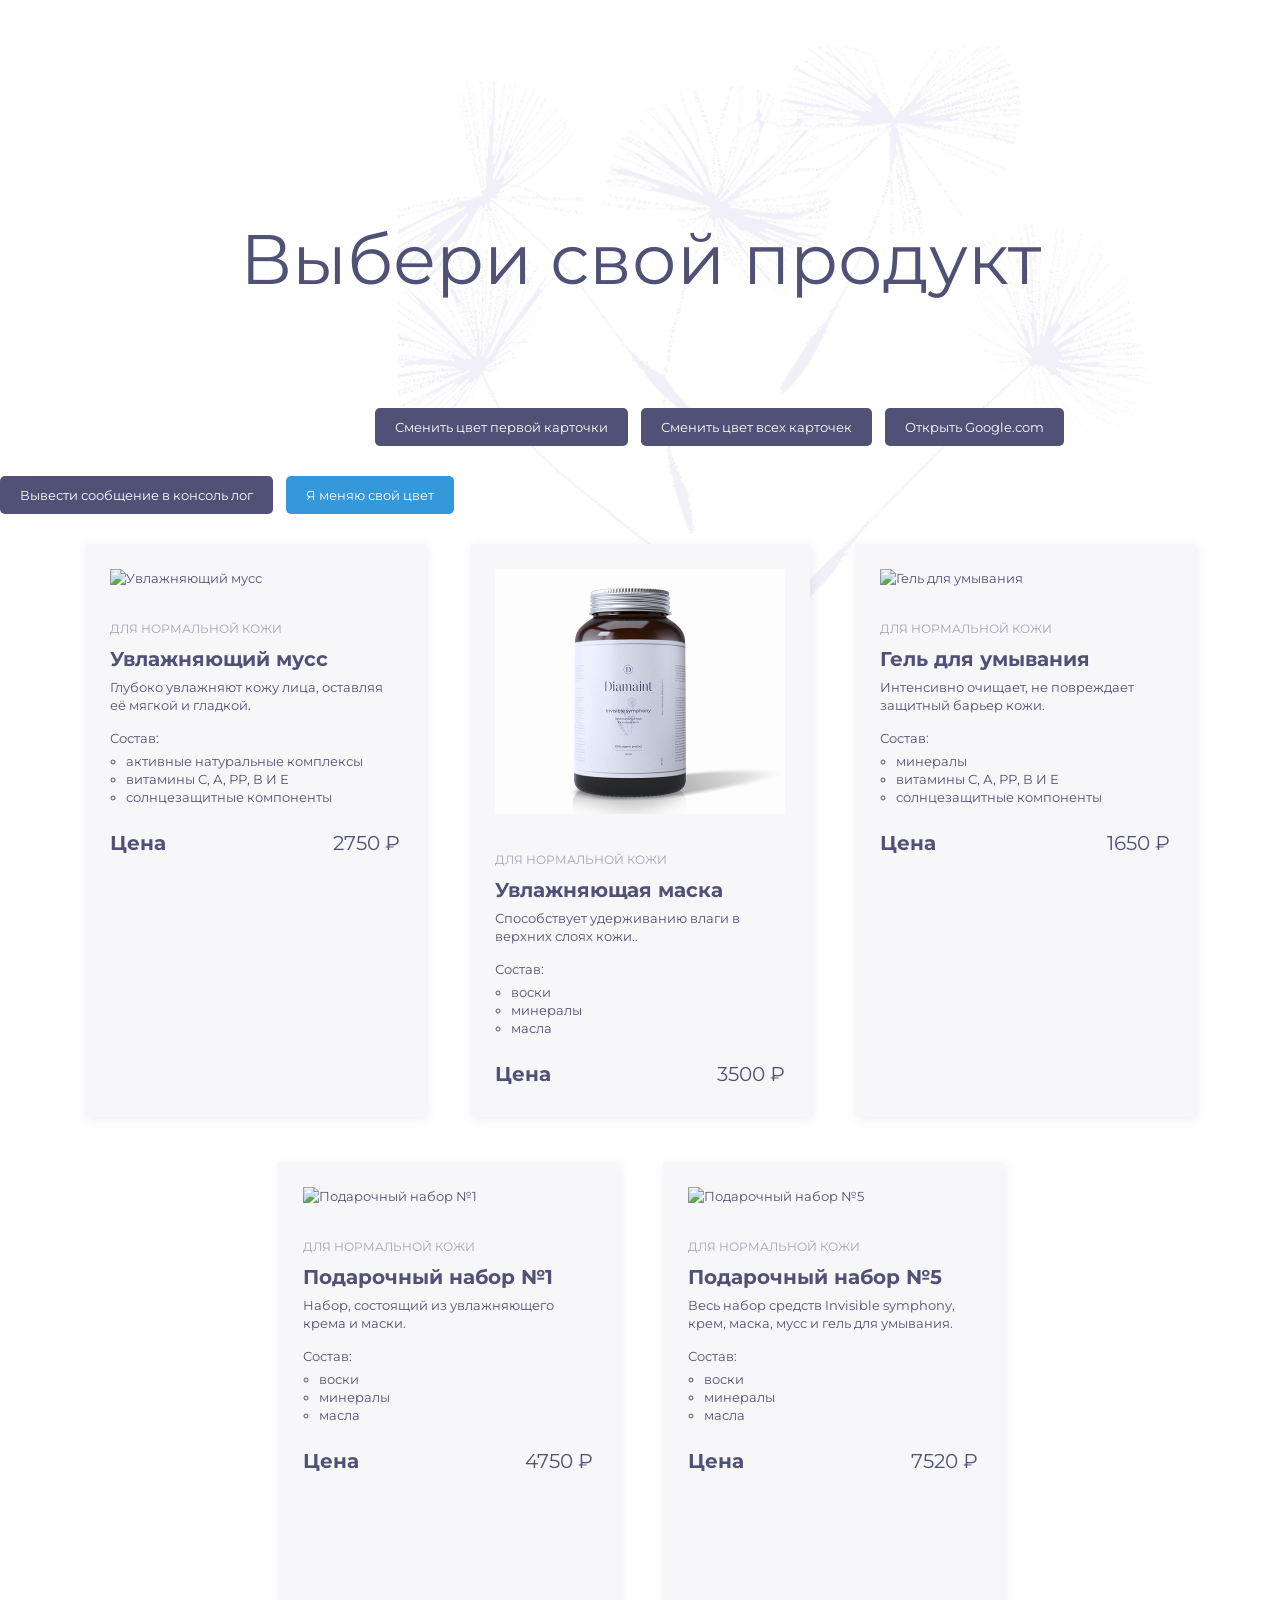
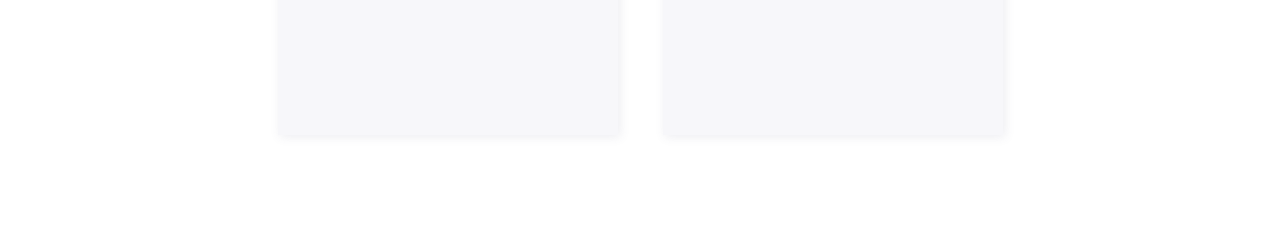
==== index.html @ 49ddde12 "added homework-8.js and product-cards.js" ====
<!DOCTYPE html>
<html lang="ru">
<head>
  <meta charset="UTF-8">
  <meta name="viewport" content="width=device-width, initial-scale=1.0">
  <title>Product card</title>
  <link rel="stylesheet" href="style.css">
  <link rel="preconnect" href="https://fonts.googleapis.com">
  <link rel="preconnect" href="https://fonts.gstatic.com" crossorigin>
  <link href="https://fonts.googleapis.com/css2?family=Montserrat:ital,wght@0,100..900;1,100..900&display=swap" rel="stylesheet">
</head>
<body>
  <h1 class="product-title">Выбери свой продукт</h1>
  <button id="change-first-card-color-btn">Сменить цвет первой карточки</button>
  <button id="change-all-card-color-btn">Сменить цвет всех карточек</button>
  <button id="open-google-btn">Открыть Google.com</button>
  <button id="output-console-log">Вывести сообщение в консоль лог</button>
  <button id="toggle-color-btn" class="btn btn-blue">Я меняю свой цвет</button>
  <ul class="product-list">
    <li>
      <div class="card-container">
        <img src="images/moisturizing-mousse.svg" alt="Увлажняющий мусс" width="290" height="245">
        <span class="product-category">для нормальной кожи</span>
        <h3 class="product-name">Увлажняющий мусс</h3>
        <p class="product-description">Глубоко увлажняют кожу лица, оставляя её мягкой и гладкой.</p>
        <span>Состав:</span>
        <ul class="product-compounds">
          <li class="product-compound-item">активные натуральные комплексы</li>
          <li class="product-compound-item">витамины С, А, РР, В И Е</li>
          <li class="product-compound-item">солнцезащитные компоненты</li>
        </ul>
        <div class="product-price-container">
          <span class="product-price-label">Цена</span>
          <span class="product-price">2750 &#8381;</span>
        </div>
      </div>
    </li>
        <li>
      <div class="card-container">
        <img src="images/moisturizing-mask.png" alt="Увлажняющая маска" width="290" height="245">
        <span class="product-category">для нормальной кожи</span>
        <h3 class="product-name">Увлажняющая маска</h3>
        <p class="product-description">Способствует удерживанию влаги в верхних слоях кожи..</p>
        <span>Состав:</span>
        <ul class="product-compounds">
          <li class="product-compound-item">воски</li>
          <li class="product-compound-item">минералы</li>
          <li class="product-compound-item">масла</li>
        </ul>
        <div class="product-price-container">
          <span class="product-price-label">Цена</span>
          <span class="product-price">3500 &#8381;</span>
        </div>
      </div>
    </li>
        <li>
      <div class="card-container">
        <img src="images/cleansing-gel.png" alt="Гель для умывания" width="290" height="245">
        <span class="product-category">для нормальной кожи</span>
        <h3 class="product-name">Гель для умывания</h3>
        <p class="product-description">Интенсивно очищает, не повреждает защитный барьер кожи.</p>
        <span>Состав:</span>
        <ul class="product-compounds">
          <li class="product-compound-item">минералы</li>
          <li class="product-compound-item">витамины С, А, РР, В И Е</li>
          <li class="product-compound-item">солнцезащитные компоненты</li>
        </ul>
        <div class="product-price-container">
          <span class="product-price-label">Цена</span>
          <span class="product-price">1650 &#8381;</span>
        </div>
      </div>
    </li>
        <li>
      <div class="card-container">
        <img src="images/gift-set-1.png" alt="Подарочный набор №1" width="290" height="245">
        <span class="product-category">для нормальной кожи</span>
        <h3 class="product-name">Подарочный набор №1</h3>
        <p class="product-description">Набор, состоящий из увлажняющего крема и маски.</p>
        <span>Состав:</span>
        <ul class="product-compounds">
          <li class="product-compound-item">воски</li>
          <li class="product-compound-item">минералы</li>
          <li class="product-compound-item">масла</li>
        </ul>
        <div class="product-price-container">
          <span class="product-price-label">Цена</span>
          <span class="product-price">4750 &#8381;</span>
        </div>
      </div>
    </li>
        <li>
      <div class="card-container">
        <img src="images/gift-set-5.png" alt="Подарочный набор №5" width="290" height="245">
        <span class="product-category">для нормальной кожи</span>
        <h3 class="product-name">Подарочный набор №5</h3>
        <p class="product-description">Весь набор средств Invisible symphony, крем, маска, мусс и гель для умывания.</p>
        <span>Состав:</span>
        <ul class="product-compounds">
          <li class="product-compound-item">воски</li>
          <li class="product-compound-item">минералы</li>
          <li class="product-compound-item">масла</li>
        </ul>
        <div class="product-price-container">
          <span class="product-price-label">Цена</span>
          <span class="product-price">7520 &#8381;</span>
        </div>
      </div>
    </li>
  </ul>
  <ul id="product-list"></ul>
  <template id="product-card-template">
    <li class="product-container">
      <img class="product-image" width="290" height="245" alt="">
      <p class="product-category"></p>
      <p class="product-name"></p>
      <p class="product-description"></p>
      <p class="product-compound"></p>
      <p class="product-price"></p>
    </li>
  </template>
  <script src="main.js"></script>
  <script src="homework-5.js"></script>
  <script src="homework-6.js"></script>
  <script type="module" src="homework-7.js"></script>
  <script type="module" src="homework-8.js"></script>
</body>
</html>
---- style.css ----
* {
  box-sizing: border-box;
  margin: 0px;
  padding: 0px;
  font-size: 13px;
  line-height: 18px;
  font-family: 'Montserrat','Arial';
  color: #515076;
  font-weight: 400;
}

.card-container {
  width: 340px;
  height: 573px;
  padding: 25px;
  background-color: #F7F7FA;
  box-shadow: 2px 2px 10px 0px #5150761A;
}

.product-category {
  font-size: 12px;
  line-height: 24px;
  text-transform: uppercase;
  color: #A5A3B9;
  margin-top: 30px;
  margin-bottom: 5px;
  display: block;
}

.product-name {
  font-weight: 700;
  font-size: 20px;
  line-height: 27px;
  margin-bottom: 5px;
}

.product-description {
  margin-bottom: 15px;
}

.product-compounds {
  margin-top: 5px;
  list-style: circle;
  margin-bottom: 25px;
}

.product-compound-item {
  margin-left: 16px;
}

.product-price-label {
  font-weight: 700;
  font-size: 20px;
  line-height: 24px;
}

.product-price {
  font-size: 20px;
  line-height: 24px;
}

.product-price-container {
  display:flex;
  justify-content: space-between;
  align-items: center;
}

.product-title {
  font-size: 70px;
  line-height: 78px;
  text-align: center;
  margin-bottom: 110px;
  margin-top: 220px;
}

.product-list {
  display: flex;
  flex-wrap: wrap;
  justify-content: center;
  align-items: flex-start;
  gap: 45px;
  width: 100%;
  max-width: 1110px;
  margin: 0 auto 116px;
  list-style: none;
}

body {
  background-image: url('./images/background-image.png');
  background-size: 790px 697px;
  background-repeat: no-repeat;
  background-position: 398px 0px;
}

button {
  all: unset;
  cursor: pointer;
  padding: 10px 20px;
  background-color: #515076;
  color: white;
  border-radius: 5px;
  margin-bottom: 30px;
  margin-right: 10px;
}

#change-first-card-color-btn {
  margin-left: 375px;
}

.btn {
  transition: 0.3s;
}

.btn-blue {
  background-color: #3498db;
}

.btn-red {
  background-color: #e74c3c;
}
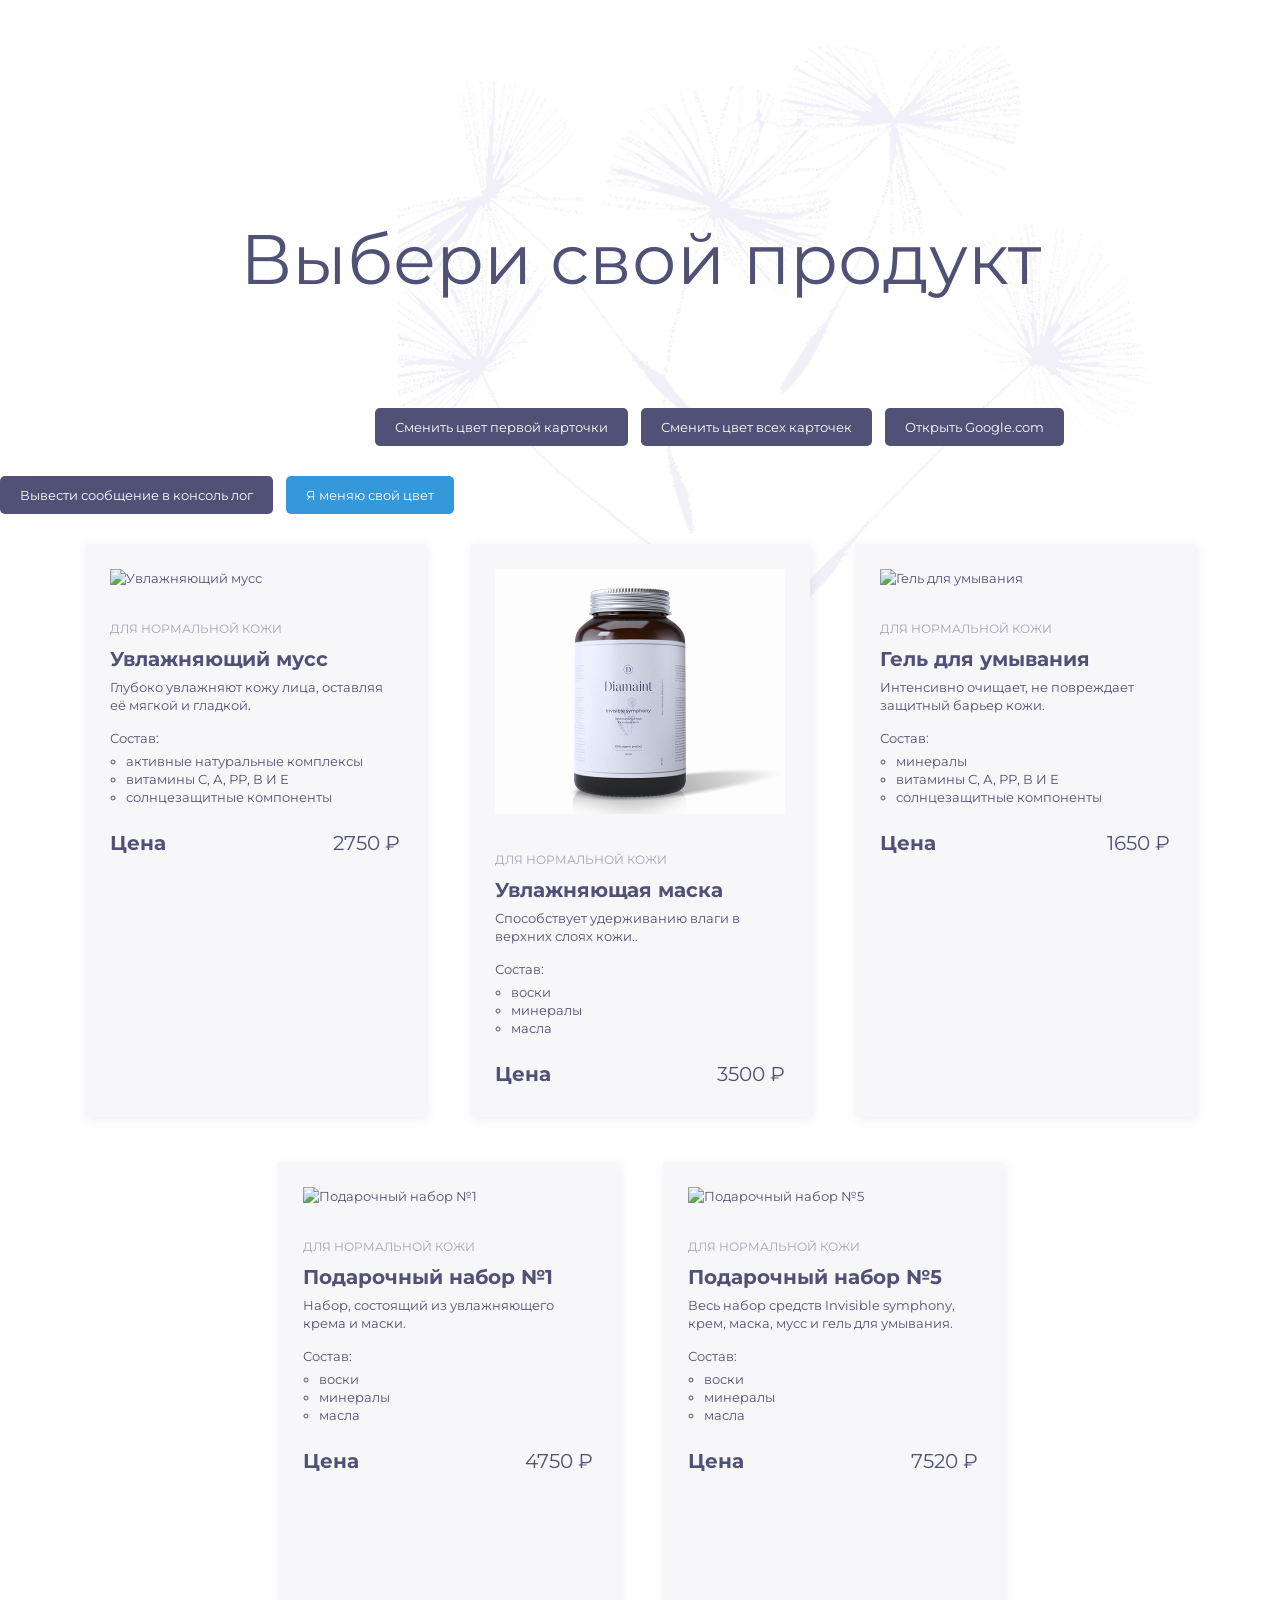
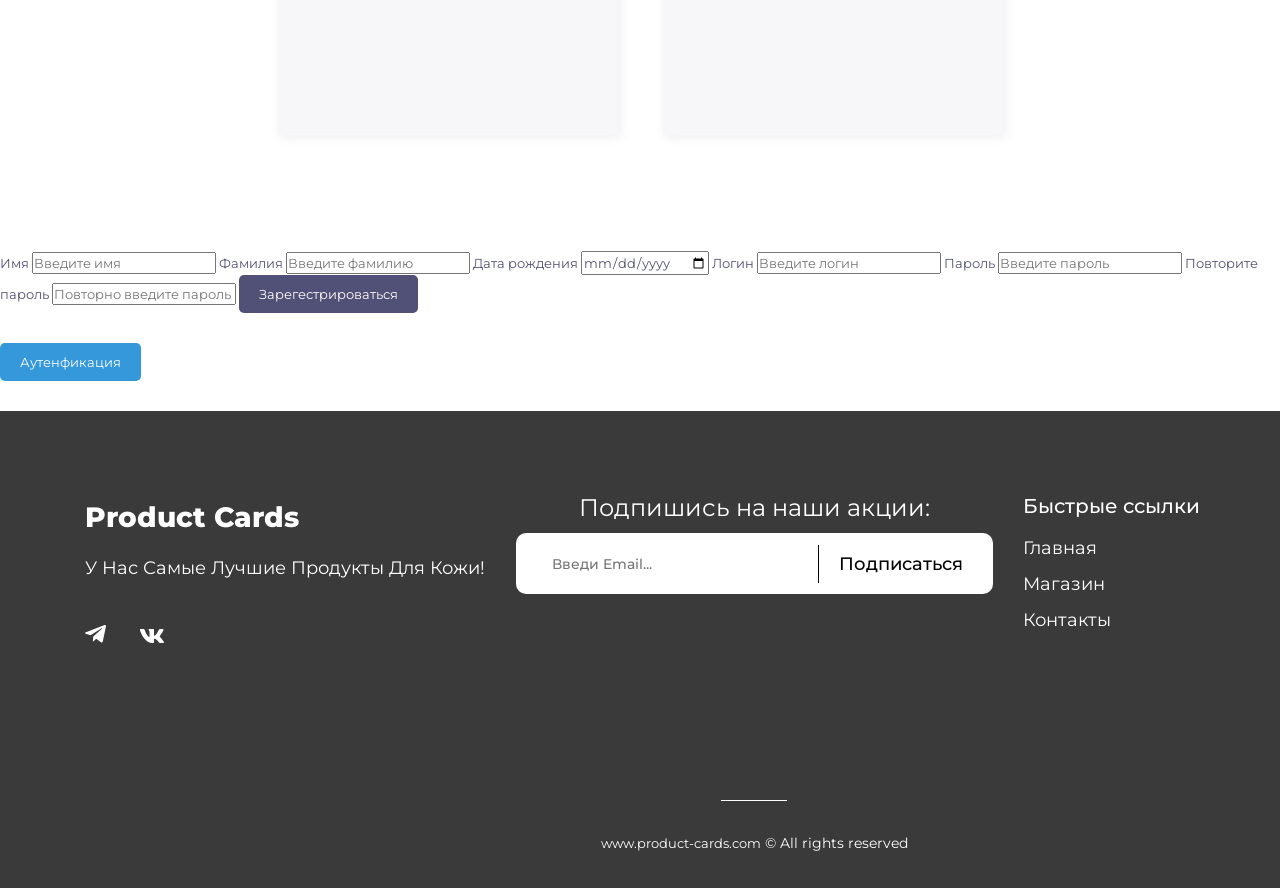
==== commit 3e696b24: "added homework-9.js" ====
--- a/index.html
+++ b/index.html
@@ -115,14 +115,96 @@
       <p class="product-category"></p>
       <p class="product-name"></p>
       <p class="product-description"></p>
-      <p class="product-compound"></p>
+      <ul class="product-compound"></ul>
       <p class="product-price"></p>
     </li>
   </template>
+  <form action="#" id="registerForm">
+    <label for="firstName">Имя</label>
+    <input type="text" id="firstName" placeholder="Введите имя" required>
+    <label for="secondName">Фамилия</label>
+    <input type="text" id="secondName" placeholder="Введите фамилию" required>
+    <label for="birthday">Дата рождения</label>
+    <input type="date" id="birthday" placeholder="Введите дату рождение" required>
+    <label for="login">Логин</label>
+    <input type="text" id="login" placeholder="Введите логин" required>
+    <label for="password">Пароль</label>
+    <input type="password" id="password" placeholder="Введите пароль" required>
+    <label for="repeatedPassword">Повторите пароль</label>
+    <input type="password" id="repeatedPassword" placeholder="Повторно введите пароль" required>
+    <button type="submit" class="registrationBtn">Зарегестрироваться</button>
+  </form>
+
+  <form action="#" id="authForm">
+    <button id="authBtn" type="button">Аутенфикация</button>
+  </form>
+  <div class="overlay"></div>
+
+<div class="modal" id="modal">
+  <button class="modal-close">×</button>
+  <div class="modal-content">
+    <form action="#" id="loginForm">
+      <label for="loginInput">Логин</label>
+      <input type="text" placeholder="Введите ваш логин" id="loginInput" required>
+      <label for="passwordInput">Пароль</label>
+      <input type="password" placeholder="Введите ваш пароль" id="passwordInput" required>
+      <button type="submit" id="loginBtn">Войти</button>
+    </form>
+  </div>
+</div>
+
+
+  <footer>
+    <div class="container">
+
+      <div class="footer-top">
+
+        <div class="footer-info">
+          <h3 class="footer-title">Product Cards</h3>
+          <p class="footer-description">У Нас Самые Лучшие Продукты Для Кожи!</p>
+
+          <nav class="social-links">
+            <a href="#"><img src="images/logo-tg.svg" alt=""></a>
+            <a href="#"><img src="images/logo-vk.svg" alt=""></a>
+          </nav>
+        </div>
+
+        <div class="footer-subscribe">
+          <form action="#" id="subscribe-form">
+            <label for="email-input" class="input-title">Подпишись на наши акции:</label>
+            <div class="subscribe-form">
+              <input id="email-input" type="email" placeholder="Введи Email...">
+              <button type="submit" class="subscribe-button">Подписаться</button>
+            </div>
+          </form>
+
+          <div class="footer-bottom">
+            <div class="footer-line"></div>
+            <p class="footer-bottom-text">
+              <a href="#">www.product-cards.com</a> © All rights reserved
+            </p>
+          </div>
+
+        </div>
+
+        <div class="footer-menu">
+          <span class="menu-title">Быстрые ссылки</span>
+          <ul>
+            <li class="footer-menu-item"><a href="#">Главная</a></li>
+            <li class="footer-menu-item"><a href="#">Магазин</a></li>
+            <li class="footer-menu-item"><a href="#">Контакты</a></li>
+          </ul>
+        </div>
+
+      </div>
+
+    </div>
+  </footer>
   <script src="main.js"></script>
   <script src="homework-5.js"></script>
   <script src="homework-6.js"></script>
   <script type="module" src="homework-7.js"></script>
   <script type="module" src="homework-8.js"></script>
+  <script type="module" src="homework-9.js"></script>
 </body>
 </html>
--- a/style.css
+++ b/style.css
@@ -117,4 +117,214 @@
 
 .btn-red {
   background-color: #e74c3c;
+}
+
+.container {
+  width: auto;
+  min-height: 477px;
+  background-color: #3A3A3A;
+}
+
+.footer-top {
+  display: flex;
+  justify-content: space-between;
+  padding: 85px 80px 0 85px;
+}
+
+.footer-title {
+  font-size: 28px;
+  line-height: 154%;
+  color: #FFFFFF;
+  margin-bottom: 16px;
+  font-weight: 800;
+}
+
+.footer-description {
+  font-size: 18px;
+  line-height: 154%;
+  color: #FFFFFF;
+  font-weight: 400;
+  margin-bottom: 42px;
+}
+
+.social-links a:not(:last-child) {
+  margin-right: 30.5px;
+}
+
+.input-title {
+  display: block;
+  font-size: 24px;
+  line-height: 100%;
+  color: #FFFFFF;
+  margin-bottom: 13px;
+  text-align: center;
+}
+
+.subscribe-form {
+  width: 477px;
+  height: 61px;
+  display: flex;
+  align-items: center;
+  background-color: white;
+  border-radius: 10px;
+}
+
+.subscribe-button {
+  background-color: transparent;
+  color: #000000;
+  border-radius: 5px;
+  margin-bottom: 0;
+  font-size: 18px;
+  line-height: 100%;
+  font-weight: 500;
+  border-left: #000000 1px solid;
+  border-radius: 0px;
+  
+}
+
+#email-input {
+  flex-grow: 1;
+  border: none;
+  outline: none;
+  font-weight: 500;
+  font-size: 14px;
+  line-height: 100%;
+  padding-left: 36px;
+}
+
+.menu-title {
+  display: block;
+  font-size: 20px;
+  line-height: 100%;
+  font-weight: 500;
+  color: #FFFFFF;
+  margin-bottom: 23px;
+}
+
+.footer-menu-item {
+  margin-bottom: 17px;
+  list-style: none;
+}
+
+.footer-menu-item a {
+  color: #FFFFFF;
+  font-size: 18px;
+  line-height: 100%;
+  font-weight: 400;
+}
+
+.footer-bottom {
+  text-align: center;
+  margin-top: 206px;
+}
+
+.footer-bottom-text {
+  font-size: 14px;
+  line-height: 100%;
+  color: #FFFFFF;
+  font-weight: 400;
+  margin-top: 33px;
+}
+
+.footer-bottom-text a {
+  color: #FFFFFF;
+  text-decoration: none;
+}
+
+.footer-line {
+  width: 66px;
+  height: 1px;
+  background-color: #FFFFFF;
+  margin: 0 auto 15px;
+}
+
+a {
+  text-decoration: none;
+}
+
+#authBtn {
+  background-color: #3498db;
+  color: white;
+  padding: 10px 20px;
+  border-radius: 5px;
+  border: none;
+  cursor: pointer;
+}
+#authBtn:hover {
+  background-color: #2980b9;
+}
+
+.modal {
+  display: none;
+  position: fixed;
+  top: 50%;
+  left: 50%;
+  transform: translate(-50%, -50%);
+  z-index: 1001;
+  background-color: white;
+  padding: 20px;
+  border-radius: 10px;
+}
+
+.modal-showed {
+  display: block
+}
+
+.overlay {
+
+  display: none;
+  position: fixed;
+  top: 0;
+  left: 0;
+  width: 100%;
+  height: 100%;
+  z-index: 1000;
+  background-color: rgba(0,0,0,0.5);
+}
+
+.overlay-showed {
+  display: block
+}
+
+#loginInput {
+  padding: 10px;
+  border-radius: 8px;
+  border: solid 1px;
+  width: 100%;
+  margin-bottom: 10px;
+}
+
+#passwordInput {
+  padding: 10px;
+  border-radius: 8px;
+  border: solid 1px;
+  width: 100%;
+  margin-bottom: 20px;
+}
+
+#loginBtn {
+  cursor: pointer;
+  padding: 10px;
+  border-radius: 9px;
+}
+
+#loginBtn:hover {
+  background-color: #2980b9;
+}
+
+.modal-close {
+  position: absolute;
+  top: 10px;
+  right: 10px;
+  font-size: 22px;
+  border: none;
+  background: none;
+  cursor: pointer;
+  color: #333;
+  transition: color 0.2s ease, transform 0.2s ease;
+}
+
+.modal-close:hover {
+  color: red;
+  transform: scale(1.2);
 }
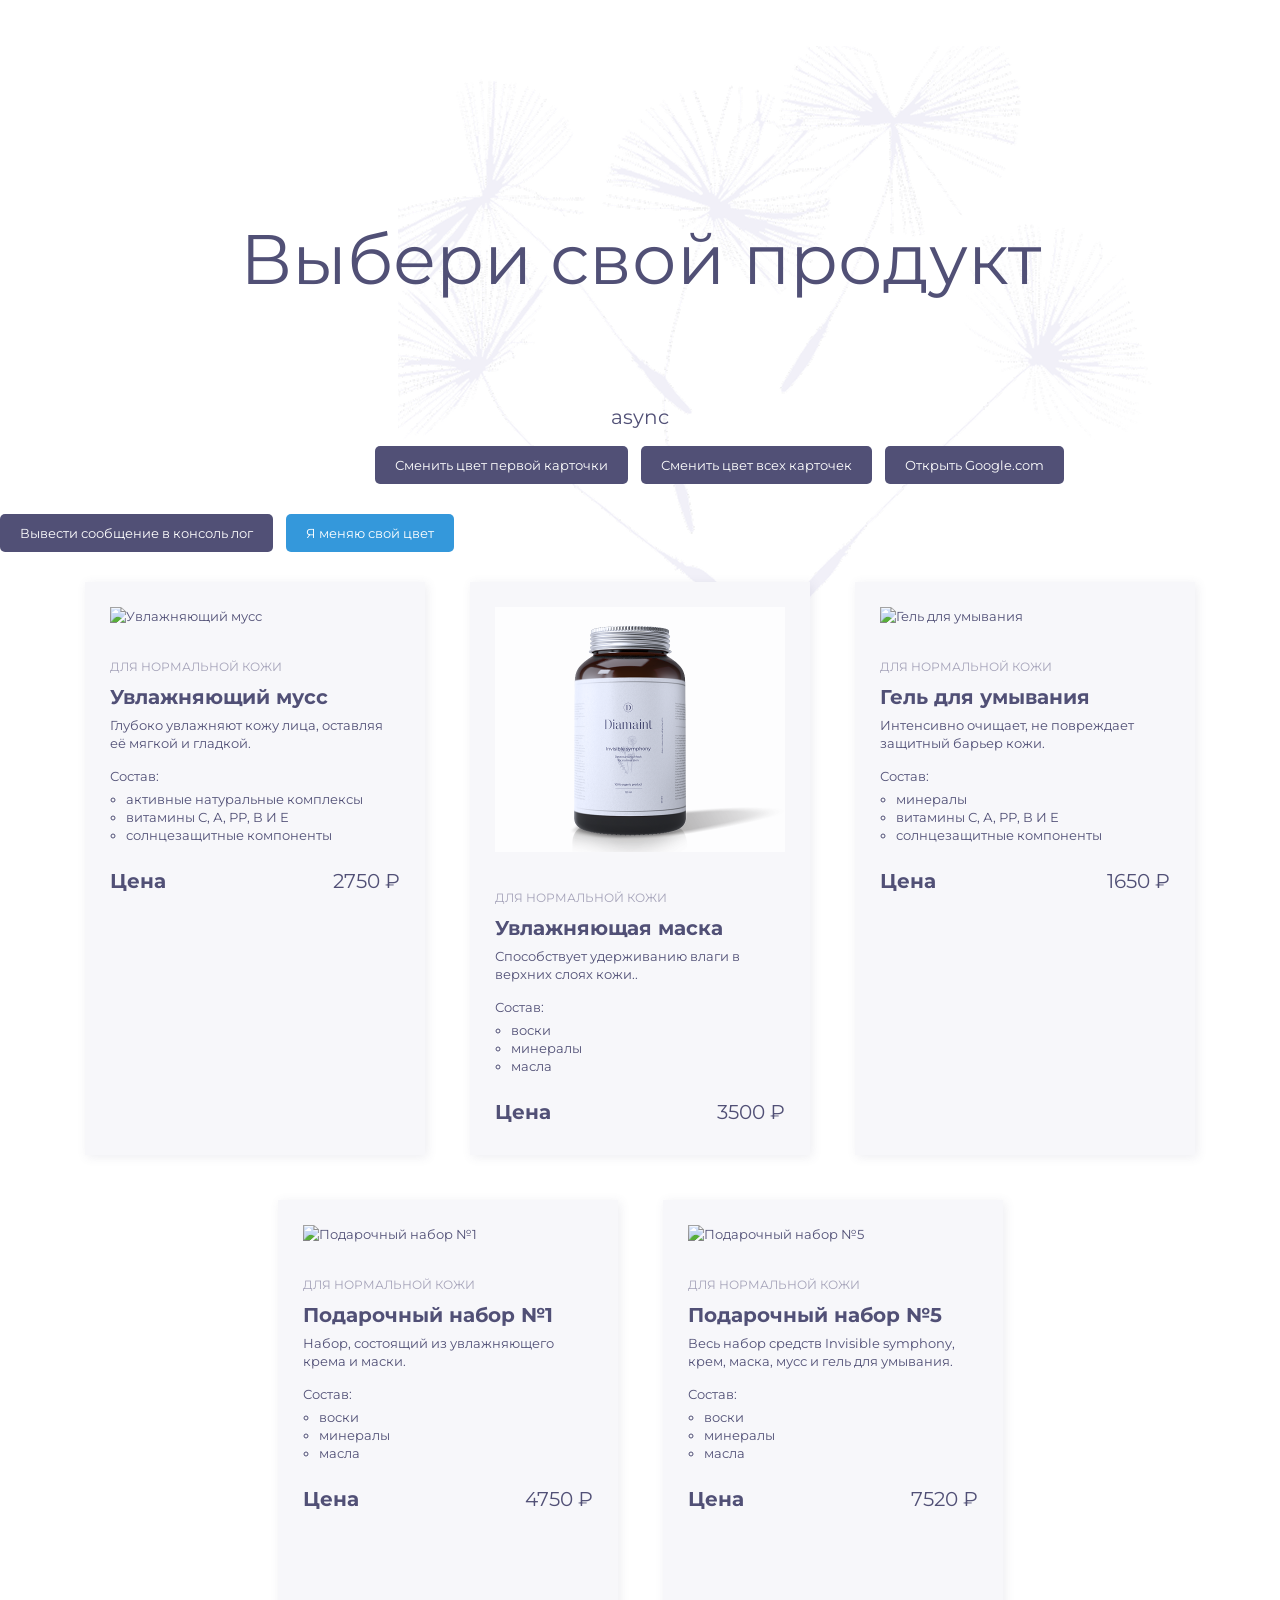
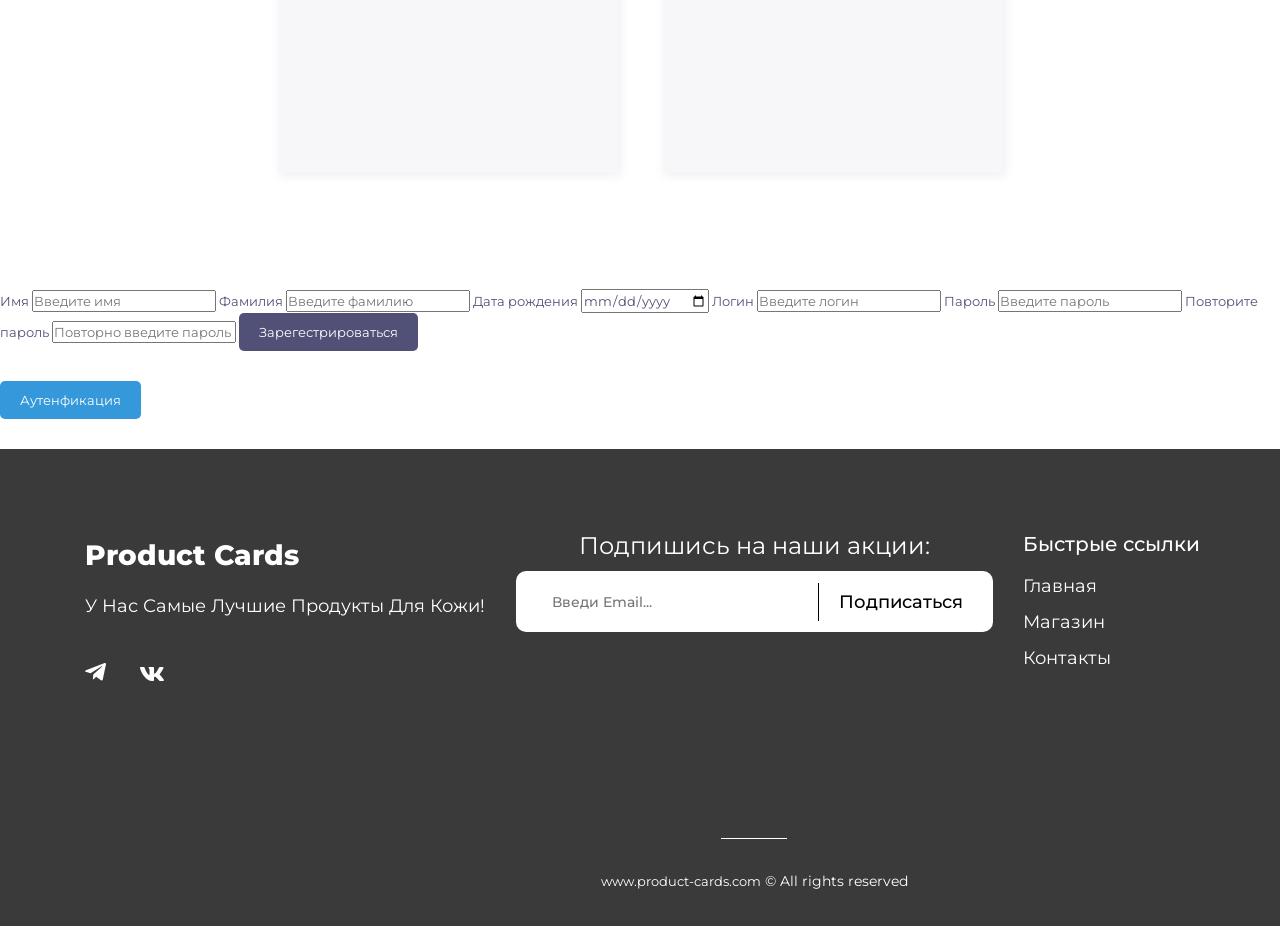
==== commit 2c81aa58: "did 13hw" ====
--- a/index.html
+++ b/index.html
@@ -11,6 +11,7 @@
 </head>
 <body>
   <h1 class="product-title">Выбери свой продукт</h1>
+  <a class="async-link" href="hw-13 async/async.html">async</a>
   <button id="change-first-card-color-btn">Сменить цвет первой карточки</button>
   <button id="change-all-card-color-btn">Сменить цвет всех карточек</button>
   <button id="open-google-btn">Открыть Google.com</button>
@@ -121,26 +122,31 @@
   </template>
   <form action="#" id="registerForm">
     <label for="firstName">Имя</label>
-    <input type="text" id="firstName" placeholder="Введите имя" required>
+    <input type="text" id="firstName" name="firstName" placeholder="Введите имя" required>
+
     <label for="secondName">Фамилия</label>
-    <input type="text" id="secondName" placeholder="Введите фамилию" required>
+    <input type="text" id="secondName" name="secondName" placeholder="Введите фамилию" required>
+
     <label for="birthday">Дата рождения</label>
-    <input type="date" id="birthday" placeholder="Введите дату рождение" required>
+    <input type="date" id="birthday" name="birthday" placeholder="Введите дату рождения" required>
+
     <label for="login">Логин</label>
-    <input type="text" id="login" placeholder="Введите логин" required>
+    <input type="text" id="login" name="login" placeholder="Введите логин" required>
+
     <label for="password">Пароль</label>
-    <input type="password" id="password" placeholder="Введите пароль" required>
+    <input type="password" id="password" name="password" placeholder="Введите пароль" required>
+
     <label for="repeatedPassword">Повторите пароль</label>
-    <input type="password" id="repeatedPassword" placeholder="Повторно введите пароль" required>
+    <input type="password" id="repeatedPassword" name="repeatedPassword" placeholder="Повторно введите пароль" required>
+
     <button type="submit" class="registrationBtn">Зарегестрироваться</button>
   </form>
 
-  <form action="#" id="authForm">
-    <button id="authBtn" type="button">Аутенфикация</button>
-  </form>
+
+  <button id="authBtn" type="button">Аутенфикация</button>
   <div class="overlay"></div>
 
-<div class="modal" id="modal">
+<div class="modal" id="authModal">
   <button class="modal-close">×</button>
   <div class="modal-content">
     <form action="#" id="loginForm">
@@ -164,8 +170,12 @@
           <p class="footer-description">У Нас Самые Лучшие Продукты Для Кожи!</p>
 
           <nav class="social-links">
-            <a href="#"><img src="images/logo-tg.svg" alt=""></a>
-            <a href="#"><img src="images/logo-vk.svg" alt=""></a>
+            <a href="#">
+              <img src="images/logo-tg.svg" alt="Telegram logo">
+            </a>
+            <a href="#">
+              <img src="images/logo-vk.svg" alt="Vk logo">
+            </a>
           </nav>
         </div>
 
@@ -189,22 +199,19 @@
 
         <div class="footer-menu">
           <span class="menu-title">Быстрые ссылки</span>
-          <ul>
-            <li class="footer-menu-item"><a href="#">Главная</a></li>
-            <li class="footer-menu-item"><a href="#">Магазин</a></li>
-            <li class="footer-menu-item"><a href="#">Контакты</a></li>
-          </ul>
+          <nav>
+            <ul>
+              <li class="footer-menu-item"><a href="#">Главная</a></li>
+              <li class="footer-menu-item"><a href="#">Магазин</a></li>
+              <li class="footer-menu-item"><a href="#">Контакты</a></li>
+            </ul>
+          </nav>
         </div>
 
       </div>
 
     </div>
   </footer>
-  <script src="main.js"></script>
-  <script src="homework-5.js"></script>
-  <script src="homework-6.js"></script>
-  <script type="module" src="homework-7.js"></script>
-  <script type="module" src="homework-8.js"></script>
-  <script type="module" src="homework-9.js"></script>
+  <script type="module" src="main.js"></script>
 </body>
 </html>
--- a/style.css
+++ b/style.css
@@ -327,4 +327,11 @@
 .modal-close:hover {
   color: red;
   transform: scale(1.2);
+}
+
+.async-link {
+  font-size: 20px;
+  display: flex;
+  justify-content: center;
+  margin-bottom: 20px;
 }
